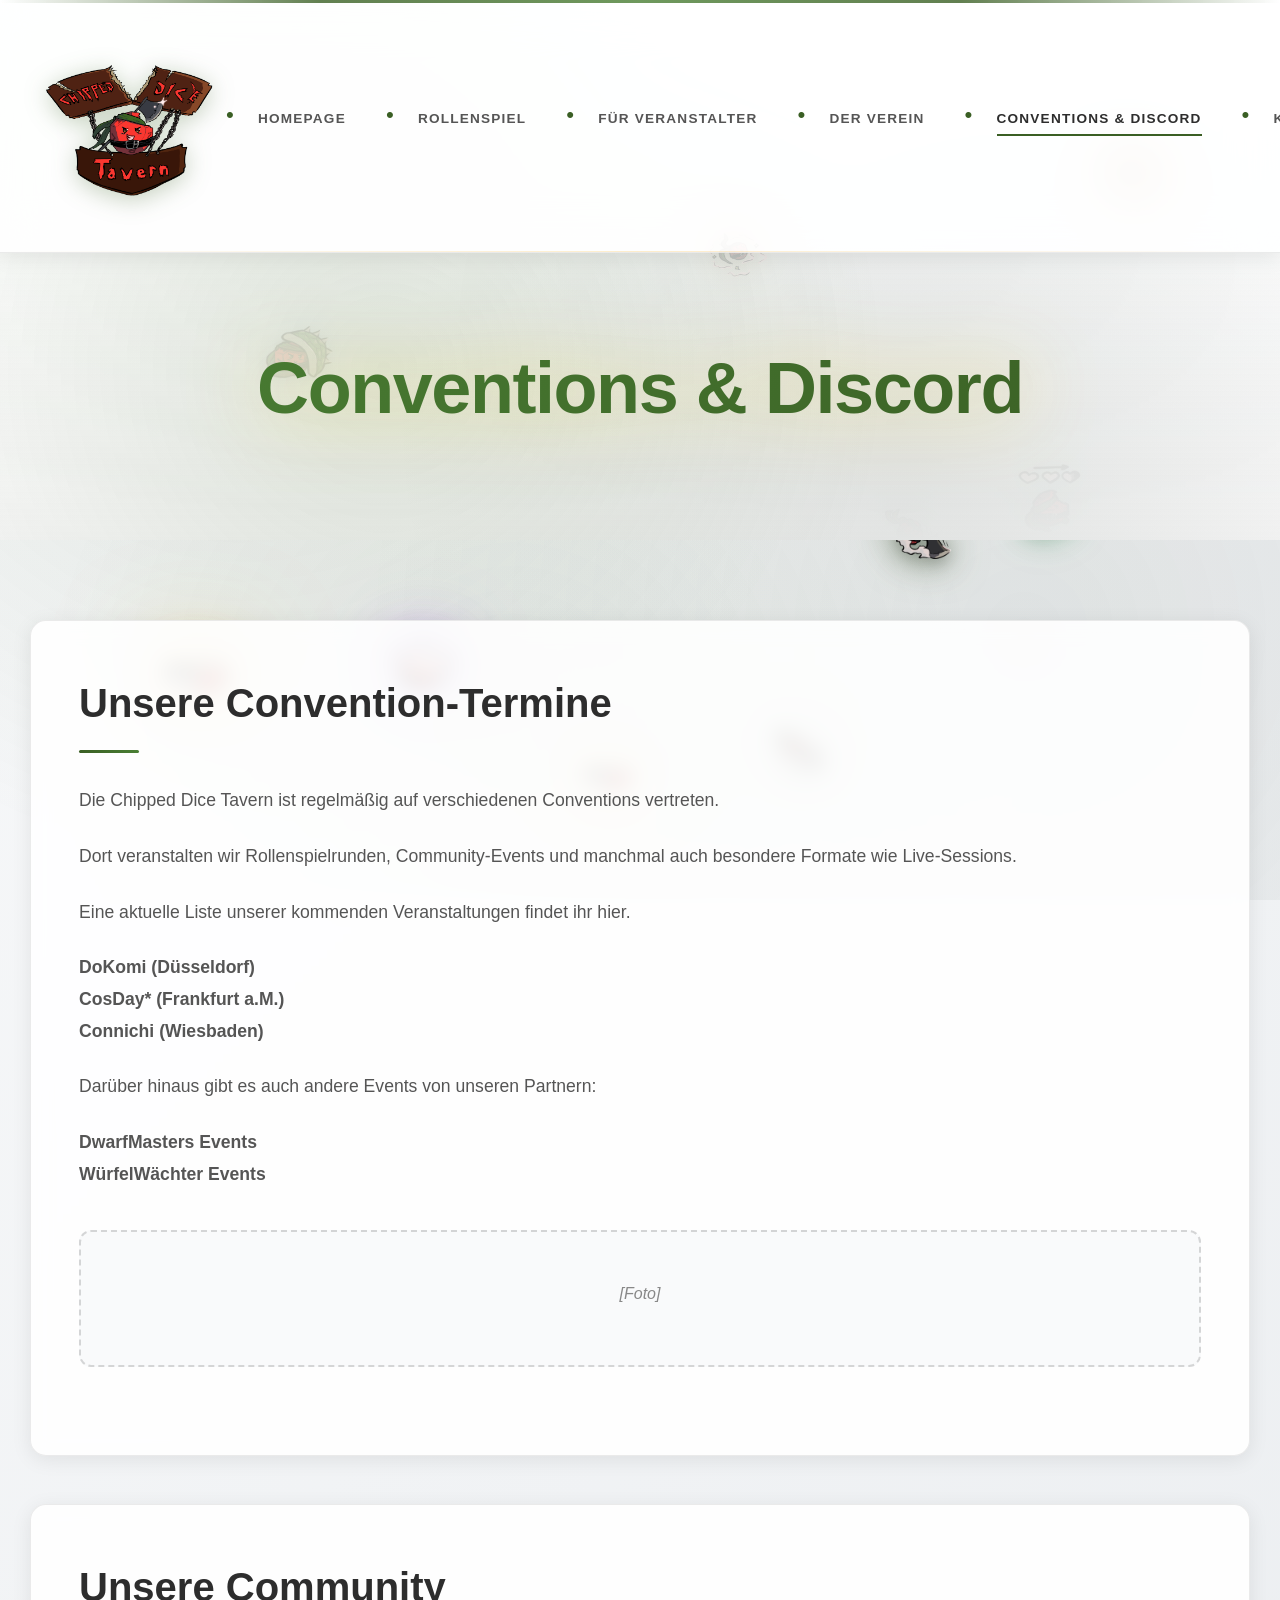
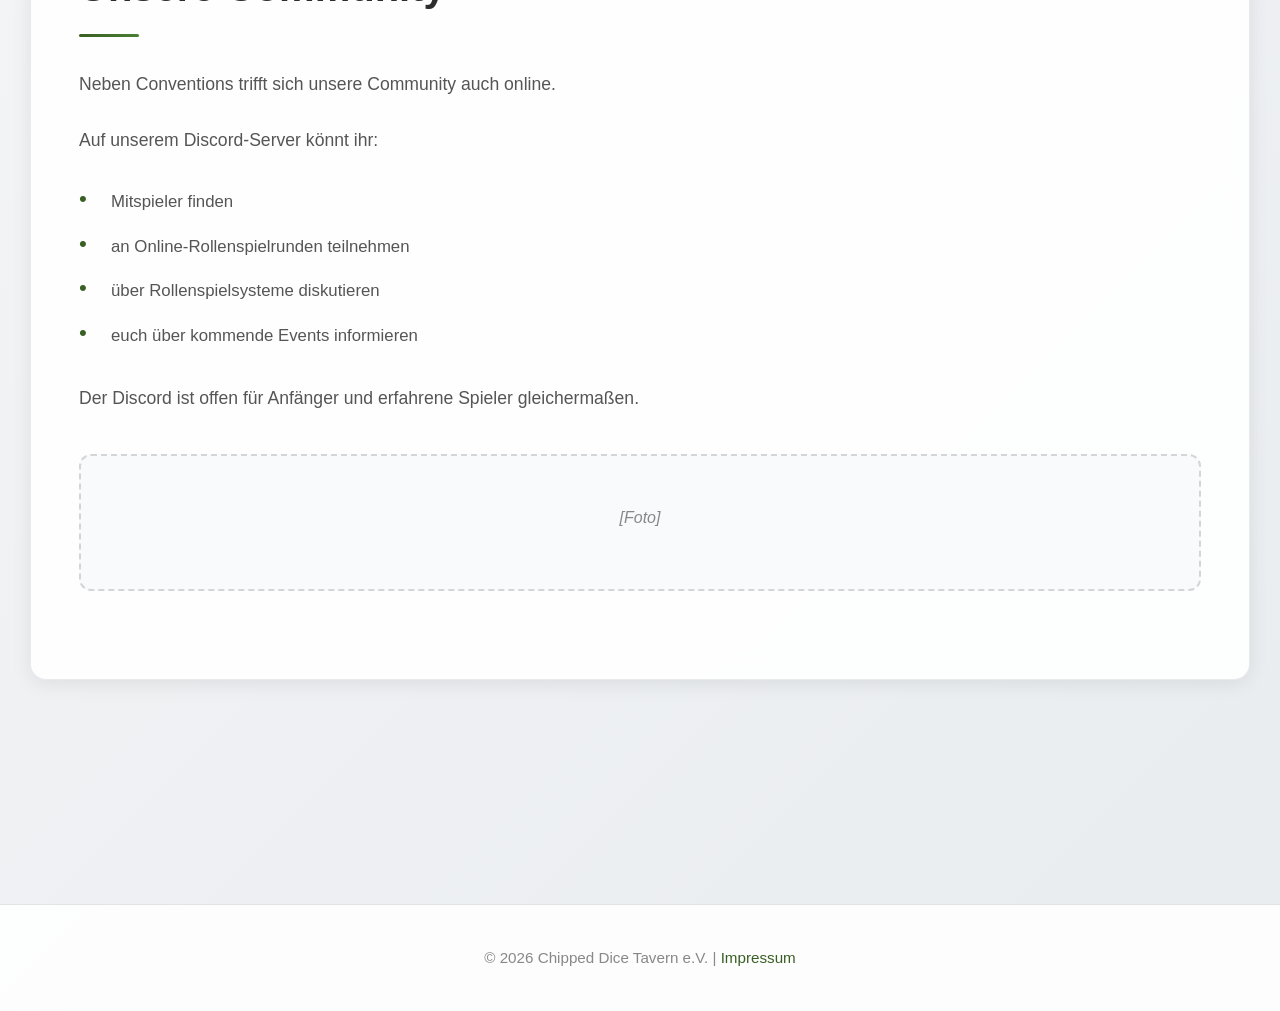
==== conventions/index.html @ 504c1a15 "Add files via upload" ====
<!DOCTYPE html>
<html lang="de">
<head>
    <meta charset="UTF-8">
    <meta name="viewport" content="width=device-width, initial-scale=1.0">
    <title>Conventions & Discord - Chipped Dice Tavern</title>
    <link rel="stylesheet" href="../assets/css/style.css">
</head>
<body>
    <!-- Animated Background Particles -->
    <div class="bg-particle special"><img src="../assets/Icons/dice_kun_special_400x400.png" alt=""></div>
    <div class="bg-particle speed"><img src="../assets/Icons/dice_kun_speed.2_400x400.png" alt=""></div>
    <div class="bg-particle atk"><img src="../assets/Icons/dice_kun_atk_400x400.png" alt=""></div>
    <div class="bg-particle def"><img src="../assets/Icons/dice_kun_def_400x400.png" alt=""></div>
    <div class="bg-particle health"><img src="../assets/Icons/dice_kun_healht_400x400.png" alt=""></div>
    <div class="bg-particle int"><img src="../assets/Icons/dice_kun_int_400x400.png" alt=""></div>
    <div class="bg-particle special small"><img src="../assets/Icons/dice_kun_special_400x400.png" alt=""></div>
    <div class="bg-particle speed small"><img src="../assets/Icons/dice_kun_speed.2_400x400.png" alt=""></div>
    <div class="bg-particle atk small"><img src="../assets/Icons/dice_kun_atk_400x400.png" alt=""></div>

    <header>
        <div class="container">
            <div class="header-content">
                <div class="logo">
                    <a href="../index.html">
                        <img src="../assets/Icons/Chipped Dice Tavern.png" alt="Chipped Dice Tavern Logo">
                    </a>
                </div>
                <label class="menu-toggle">
                    <input type="checkbox" id="menu-toggle">
                    <div class="menu-icon">
                        <span></span>
                        <span></span>
                        <span></span>
                    </div>
                </label>
                <nav>
                    <ul>
                        <li><a href="../index.html">Homepage</a></li>
                        <li><a href="../rollenspiel/index.html">Rollenspiel</a></li>
                        <li><a href="../veranstalter/index.html">Für Veranstalter</a></li>
                        <li><a href="../verein/index.html">Der Verein</a></li>
                        <li><a href="index.html" class="active">Conventions & Discord</a></li>
                        <li><a href="../kontakt/index.html">Kontakt & Impressum</a></li>
                    </ul>
                </nav>
            </div>
        </div>
    </header>

    <main>
        <section class="hero">
            <div class="container">
                <h1>Conventions & Discord</h1>
            </div>
        </section>

        <section class="content">
            <div class="container">
                <div class="intro-text">
                    <h2>Unsere Convention-Termine</h2>

                    <p>Die Chipped Dice Tavern ist regelmäßig auf verschiedenen Conventions vertreten.</p>

                    <p>Dort veranstalten wir Rollenspielrunden, Community-Events und manchmal auch besondere Formate wie Live-Sessions.</p>

                    <p>Eine aktuelle Liste unserer kommenden Veranstaltungen findet ihr hier.</p>

                    <p><strong>DoKomi (Düsseldorf)</strong><br>
                    <strong>CosDay* (Frankfurt a.M.)</strong><br>
                    <strong>Connichi (Wiesbaden)</strong></p>

                    <p>Darüber hinaus gibt es auch andere Events von unseren Partnern:</p>

                    <p><strong>DwarfMasters Events</strong><br>
                    <strong>WürfelWächter Events</strong></p>

                    <div class="image-placeholder">
                        <img src="../assets/images/conventions-foto-1.jpg" alt="Chipped Dice Tavern auf einer Convention">
                        <p class="caption">[Foto]</p>
                    </div>
                </div>

                <div class="what-we-do">
                    <h2>Unsere Community</h2>

                    <p>Neben Conventions trifft sich unsere Community auch online.</p>

                    <p>Auf unserem Discord-Server könnt ihr:</p>
                    <ul>
                        <li>Mitspieler finden</li>
                        <li>an Online-Rollenspielrunden teilnehmen</li>
                        <li>über Rollenspielsysteme diskutieren</li>
                        <li>euch über kommende Events informieren</li>
                    </ul>

                    <p>Der Discord ist offen für Anfänger und erfahrene Spieler gleichermaßen.</p>

                    <div class="image-placeholder">
                        <img src="../assets/images/conventions-foto-2.jpg" alt="Discord Community">
                        <p class="caption">[Foto]</p>
                    </div>
                </div>
            </div>
        </section>
    </main>

    <footer>
        <div class="container">
            <p>&copy; 2026 Chipped Dice Tavern e.V. | <a href="../kontakt/index.html">Impressum</a></p>
        </div>
    </footer>
</body>
</html>
---- assets/css/style.css ----
/* ========================================
   Chipped Dice Tavern - Professional Website
   ======================================== */

/* === Reset & Base Styles === */
* {
    margin: 0;
    padding: 0;
    box-sizing: border-box;
}

:root {
    /* Friendly Color Palette */
    --bg-primary: #f5f5f5;
    --bg-secondary: #ffffff;
    --bg-tertiary: #e8e8e8;
    --accent-primary: #3a5f24;
    --accent-secondary: #2f4135;
    --accent-gold: #4a7f34;
    --text-primary: #2d2d2d;
    --text-secondary: #555555;
    --text-muted: #888888;
    --border-subtle: rgba(0, 0, 0, 0.1);
    --glow-primary: rgba(58, 95, 36, 0.3);
    --glow-secondary: rgba(47, 65, 53, 0.25);
}

/* === Animated Background Particles === */
@keyframes particleFloat1 {
    0%, 100% {
        transform: translate(0, 0) rotate(0deg);
        opacity: 0.4;
    }
    25% {
        transform: translate(100px, -100px) rotate(90deg);
        opacity: 0.6;
    }
    50% {
        transform: translate(200px, -50px) rotate(180deg);
        opacity: 0.5;
    }
    75% {
        transform: translate(100px, 50px) rotate(270deg);
        opacity: 0.55;
    }
}

@keyframes particleFloat2 {
    0%, 100% {
        transform: translate(0, 0) rotate(0deg) scale(1);
        opacity: 0.35;
    }
    33% {
        transform: translate(-150px, -120px) rotate(120deg) scale(1.3);
        opacity: 0.5;
    }
    66% {
        transform: translate(-80px, 80px) rotate(240deg) scale(0.9);
        opacity: 0.4;
    }
}

@keyframes particleFloat3 {
    0%, 100% {
        transform: translate(0, 0) rotate(360deg);
        opacity: 0.38;
    }
    50% {
        transform: translate(-100px, -150px) rotate(180deg);
        opacity: 0.5;
    }
}

@keyframes gradientShift {
    0%, 100% { background-position: 0% 50%; }
    50% { background-position: 100% 50%; }
}

@keyframes slideIn {
    from {
        opacity: 0;
        transform: translateY(20px);
    }
    to {
        opacity: 1;
        transform: translateY(0);
    }
}

body {
    font-family: 'Inter', -apple-system, BlinkMacSystemFont, 'Segoe UI', Roboto, sans-serif;
    background: linear-gradient(135deg, #f8f9fa 0%, #e9ecef 100%);
    color: var(--text-primary);
    line-height: 1.7;
    overflow-x: hidden;
    position: relative;
}

/* Animated Background Container */
body::before {
    content: '';
    position: fixed;
    top: 0;
    left: 0;
    width: 100%;
    height: 100%;
    background:
        radial-gradient(circle at 20% 30%, rgba(58, 95, 36, 0.12) 0%, transparent 50%),
        radial-gradient(circle at 80% 70%, rgba(47, 65, 53, 0.1) 0%, transparent 55%),
        radial-gradient(circle at 40% 80%, rgba(58, 95, 36, 0.08) 0%, transparent 45%);
    z-index: 0;
    pointer-events: none;
    animation: gradientShift 20s ease-in-out infinite;
}

.bg-particle {
    position: fixed;
    width: 80px;
    height: 80px;
    z-index: 0;
    pointer-events: none;
}

.bg-particle img {
    width: 100%;
    height: 100%;
    object-fit: contain;
}

/* Attack/Würfel Grün */
.bg-particle.atk img {
    filter: drop-shadow(0 0 20px rgba(58, 95, 36, 0.6))
            drop-shadow(0 4px 8px rgba(0, 0, 0, 0.3));
}

/* Defense/Würfel Blau */
.bg-particle.def img {
    filter: drop-shadow(0 0 15px rgba(100, 149, 237, 0.5))
            drop-shadow(0 3px 6px rgba(0, 0, 0, 0.2));
}

/* Health/Würfel Grün */
.bg-particle.health img {
    filter: drop-shadow(0 0 18px rgba(34, 197, 94, 0.5))
            drop-shadow(0 5px 10px rgba(0, 0, 0, 0.25));
}

/* Intelligence/Würfel Lila */
.bg-particle.int img {
    filter: drop-shadow(0 0 25px rgba(147, 51, 234, 0.7))
            drop-shadow(0 0 40px rgba(168, 85, 247, 0.4));
}

/* Special/Würfel Gold */
.bg-particle.special img {
    filter: drop-shadow(0 0 20px rgba(234, 179, 8, 0.6))
            drop-shadow(0 4px 8px rgba(0, 0, 0, 0.3));
}

/* Speed/Würfel Gelb */
.bg-particle.speed img {
    filter: drop-shadow(0 0 30px rgba(255, 140, 0, 0.8))
            drop-shadow(0 0 50px rgba(255, 215, 0, 0.5));
}

/* Kleinere Partikel */
.bg-particle.small {
    width: 60px;
    height: 60px;
}

.bg-particle:nth-child(1) {
    top: 15%;
    right: 8%;
    animation: particleFloat2 35s ease-in-out infinite;
}

.bg-particle:nth-child(2) {
    bottom: 20%;
    left: 12%;
    animation: particleFloat3 45s ease-in-out infinite;
}

.bg-particle:nth-child(3) {
    top: 55%;
    right: 25%;
    animation: particleFloat1 50s ease-in-out infinite reverse;
}

.bg-particle:nth-child(4) {
    top: 35%;
    left: 20%;
    animation: particleFloat2 42s ease-in-out infinite 5s;
}

.bg-particle:nth-child(5) {
    bottom: 40%;
    right: 15%;
    animation: particleFloat3 38s ease-in-out infinite 10s;
}

.bg-particle:nth-child(6) {
    top: 70%;
    left: 30%;
    animation: particleFloat1 55s ease-in-out infinite 8s;
}

.bg-particle:nth-child(7) {
    top: 25%;
    right: 40%;
    animation: particleFloat2 48s ease-in-out infinite 12s;
}

.bg-particle:nth-child(8) {
    bottom: 10%;
    left: 45%;
    animation: particleFloat3 52s ease-in-out infinite 6s;
}

.bg-particle:nth-child(9) {
    top: 80%;
    right: 35%;
    animation: particleFloat1 44s ease-in-out infinite 15s;
}

.container {
    max-width: 1400px;
    margin: 0 auto;
    padding: 0 30px;
    position: relative;
    z-index: 1;
}

/* === Professional Header === */
header {
    position: sticky;
    top: 0;
    z-index: 1000;
    background: rgba(255, 255, 255, 0.95);
    backdrop-filter: blur(24px) saturate(180%);
    -webkit-backdrop-filter: blur(24px) saturate(180%);
    border-bottom: 1px solid rgba(0, 0, 0, 0.08);
    box-shadow: 0 4px 20px rgba(0, 0, 0, 0.08);
    transition: all 0.3s ease;
}

header::before {
    content: '';
    position: absolute;
    top: 0;
    left: 0;
    right: 0;
    height: 3px;
    background: linear-gradient(
        90deg,
        transparent 0%,
        var(--accent-primary) 25%,
        var(--accent-gold) 50%,
        var(--accent-primary) 75%,
        transparent 100%
    );
    opacity: 0.8;
}

header::after {
    content: '';
    position: absolute;
    bottom: 0;
    left: 0;
    width: 100%;
    height: 1px;
    background: linear-gradient(
        90deg,
        transparent,
        rgba(255, 165, 0, 0.2) 50%,
        transparent
    );
}

.header-content {
    display: flex;
    justify-content: space-between;
    align-items: center;
    padding: 1.5rem 0;
}

.logo {
    flex-shrink: 0;
    position: relative;
    padding: 0.5rem;
    transition: all 0.3s ease;
}

.logo::before {
    content: '';
    position: absolute;
    inset: -8px;
    background: radial-gradient(
        circle,
        rgba(58, 95, 36, 0.25),
        transparent 70%
    );
    opacity: 0;
    transition: opacity 0.4s ease;
    border-radius: 50%;
}

.logo:hover::before {
    opacity: 0.6;
}

.logo:hover {
    transform: translateY(-3px);
}

.logo img {
    height: 180px;
    width: auto;
    filter: drop-shadow(0 4px 12px rgba(58, 95, 36, 0.3));
    transition: all 0.4s cubic-bezier(0.34, 1.56, 0.64, 1);
}

.logo:hover img {
    filter: drop-shadow(0 6px 20px rgba(58, 95, 36, 0.4));
    transform: scale(1.05);
}

/* === Mobile Menu Toggle === */
.menu-toggle {
    display: none;
    position: relative;
    z-index: 1001;
    cursor: pointer;
}

.menu-toggle input {
    display: none;
}

.menu-icon {
    display: flex;
    flex-direction: column;
    justify-content: space-around;
    width: 30px;
    height: 24px;
    cursor: pointer;
}

.menu-icon span {
    display: block;
    width: 100%;
    height: 3px;
    background: var(--accent-primary);
    border-radius: 3px;
    transition: all 0.3s ease;
}

/* Burger Animation */
.menu-toggle input:checked ~ .menu-icon span:nth-child(1) {
    transform: rotate(45deg) translate(6px, 6px);
}

.menu-toggle input:checked ~ .menu-icon span:nth-child(2) {
    opacity: 0;
}

.menu-toggle input:checked ~ .menu-icon span:nth-child(3) {
    transform: rotate(-45deg) translate(6px, -6px);
}

/* === Modern Navigation === */
nav {
    display: flex;
    justify-content: flex-end;
}

nav ul {
    display: flex;
    list-style: none;
    gap: 2.5rem;
    flex-wrap: nowrap;
    align-items: center;
    margin: 0;
}

nav li {
    display: inline-block;
}

nav a {
    position: relative;
    color: var(--text-secondary);
    text-decoration: none;
    padding: 0.5rem 0;
    font-weight: 600;
    font-size: 0.85rem;
    letter-spacing: 1.2px;
    text-transform: uppercase;
    background: transparent;
    border: none;
    transition: all 0.3s ease;
    white-space: nowrap;
}

nav a::after {
    content: '';
    position: absolute;
    bottom: -2px;
    left: 0;
    width: 0;
    height: 2px;
    background: linear-gradient(
        90deg,
        var(--accent-primary),
        var(--accent-gold)
    );
    transition: width 0.3s ease;
}

nav a:hover {
    color: var(--text-primary);
}

nav a:hover::after {
    width: 100%;
}

nav a.active {
    color: var(--text-primary);
}

nav a.active::after {
    width: 100%;
    background: var(--accent-primary);
}

/* === Hero Section === */
.hero {
    position: relative;
    padding: 6rem 0;
    text-align: center;
    overflow: hidden;
    background: linear-gradient(
        180deg,
        rgba(255, 255, 255, 0.8) 0%,
        var(--bg-primary) 100%
    );
}

.hero::before {
    content: '';
    position: absolute;
    top: 0;
    left: 0;
    right: 0;
    bottom: 0;
    background:
        radial-gradient(circle at 30% 40%, rgba(58, 95, 36, 0.15), transparent 55%),
        radial-gradient(circle at 70% 60%, rgba(47, 65, 53, 0.12), transparent 55%);
    opacity: 1;
    pointer-events: none;
    animation: gradientShift 15s ease-in-out infinite alternate;
}

.hero h1 {
    position: relative;
    font-size: clamp(2.5rem, 6vw, 4.5rem);
    font-weight: 800;
    line-height: 1.1;
    margin-bottom: 1rem;
    background: linear-gradient(
        120deg,
        var(--accent-gold) 0%,
        var(--accent-primary) 50%,
        var(--accent-gold) 100%
    );
    background-size: 200% auto;
    background-clip: text;
    -webkit-background-clip: text;
    -webkit-text-fill-color: transparent;
    animation: gradientShift 8s ease infinite;
    letter-spacing: -0.02em;
    filter: drop-shadow(0 0 40px rgba(255, 215, 0, 0.4));
}

/* === Content Section === */
.content {
    padding: 5rem 0;
}

.intro-text,
.what-we-do {
    position: relative;
    background: rgba(255, 255, 255, 0.9);
    backdrop-filter: blur(10px);
    -webkit-backdrop-filter: blur(10px);
    padding: 3rem;
    margin-bottom: 3rem;
    border: 1px solid rgba(0, 0, 0, 0.08);
    border-radius: 16px;
    box-shadow: 0 4px 20px rgba(0, 0, 0, 0.08);
    transition: all 0.3s ease;
    animation: slideIn 0.6s ease-out;
}

.intro-text:hover,
.what-we-do:hover {
    border-color: rgba(255, 107, 53, 0.3);
    box-shadow:
        0 8px 32px rgba(0, 0, 0, 0.12),
        0 0 0 1px rgba(255, 107, 53, 0.2);
    transform: translateY(-4px);
}

.intro-text p,
.what-we-do p {
    margin-bottom: 1.5rem;
    font-size: 1.1rem;
    color: var(--text-secondary);
    line-height: 1.8;
}

h2 {
    position: relative;
    font-size: clamp(1.8rem, 4vw, 2.5rem);
    font-weight: 700;
    margin-bottom: 2rem;
    padding-bottom: 1rem;
    color: var(--text-primary);
}

h2::after {
    content: '';
    position: absolute;
    bottom: 0;
    left: 0;
    width: 60px;
    height: 3px;
    background: linear-gradient(
        90deg,
        var(--accent-primary),
        var(--accent-gold)
    );
    border-radius: 2px;
}

ul {
    margin: 2rem 0;
    padding-left: 0;
    list-style: none;
}

ul li {
    position: relative;
    margin-bottom: 1rem;
    padding-left: 2rem;
    color: var(--text-secondary);
    font-size: 1.05rem;
    line-height: 1.7;
    transition: all 0.2s ease;
}

ul li::before {
    content: '•';
    position: absolute;
    left: 0;
    color: var(--accent-primary);
    font-size: 1.4rem;
    line-height: 1;
}

ul li:hover {
    color: var(--text-primary);
}

ul li:hover::before {
    color: var(--accent-gold);
}

/* === Image Placeholders === */
.image-placeholder {
    margin: 2.5rem 0;
    text-align: center;
    background: rgba(248, 249, 250, 0.8);
    padding: 2rem;
    border: 2px dashed rgba(0, 0, 0, 0.15);
    border-radius: 12px;
    transition: all 0.3s ease;
}

.image-placeholder:hover {
    border-color: var(--accent-primary);
    background: rgba(255, 255, 255, 0.9);
}

.image-placeholder img {
    max-width: 100%;
    height: auto;
    border-radius: 8px;
    display: none;
}

.image-placeholder .caption {
    color: var(--text-muted);
    font-style: italic;
    font-size: 1rem;
    margin-top: 1rem;
}

/* === Footer === */
footer {
    margin-top: 6rem;
    padding: 2.5rem 0;
    text-align: center;
    border-top: 1px solid rgba(0, 0, 0, 0.1);
    background: rgba(255, 255, 255, 0.9);
}

footer p {
    color: var(--text-muted);
    font-size: 0.95rem;
}

footer a {
    color: var(--accent-primary);
    text-decoration: none;
    transition: color 0.3s ease;
}

footer a:hover {
    color: var(--accent-gold);
}

/* === Responsive Design === */
@media (max-width: 1024px) {
    .container {
        padding: 0 24px;
    }

    .intro-text,
    .what-we-do {
        padding: 2.5rem;
    }
}

@media (max-width: 968px) {
    .header-content {
        grid-template-columns: 1fr;
        gap: 2rem;
        padding: 1.2rem 0;
        justify-items: center;
    }

    .logo img {
        height: 80px;
    }

    nav {
        width: 100%;
        justify-content: center;
    }

    nav ul {
        width: 100%;
        justify-content: center;
        gap: 0.75rem;
    }

    nav a {
        padding: 1rem 1.5rem;
    }
}

@media (max-width: 768px) {
    .header-content {
        padding: 1rem 0;
    }

    .logo img {
        height: 100px;
    }

    /* Show Burger Menu */
    .menu-toggle {
        display: block;
    }

    /* Hide navigation by default on mobile */
    nav {
        position: fixed;
        top: 0;
        right: -100%;
        width: 280px;
        height: 100vh;
        background: rgba(255, 255, 255, 0.98);
        backdrop-filter: blur(24px);
        box-shadow: -4px 0 20px rgba(0, 0, 0, 0.1);
        padding: 6rem 2rem 2rem;
        transition: right 0.4s ease;
        z-index: 1000;
        overflow-y: auto;
    }

    /* Show navigation when checkbox is checked */
    .menu-toggle input:checked ~ nav {
        right: 0;
    }

    nav ul {
        flex-direction: column;
        gap: 0.5rem;
        padding: 0;
        align-items: stretch;
    }

    nav li {
        display: block;
        width: 100%;
    }

    nav a {
        display: block;
        width: 100%;
        text-align: left;
        padding: 1rem 1.5rem;
        font-size: 0.9rem;
        border-radius: 8px;
        background: rgba(58, 95, 36, 0.05);
        margin-bottom: 0.5rem;
    }

    nav a:hover,
    nav a.active {
        background: rgba(58, 95, 36, 0.15);
        transform: translateX(5px);
    }

    nav a::after {
        display: none;
    }

    .hero {
        padding: 4rem 0;
    }

    .content {
        padding: 3rem 0;
    }

    .intro-text,
    .what-we-do {
        padding: 2rem;
    }

    /* Smaller particles on mobile */
    .bg-particle {
        width: 50px;
        height: 50px;
    }

    .bg-particle.small {
        width: 35px;
        height: 35px;
    }
}

@media (max-width: 480px) {
    .container {
        padding: 0 20px;
    }

    .header-content {
        gap: 1.5rem;
    }

    .logo img {
        height: 80px;
    }

    nav {
        width: 100%;
        right: -100%;
    }

    nav a {
        padding: 0.9rem 1.2rem;
        font-size: 0.85rem;
    }

    .intro-text,
    .what-we-do {
        padding: 1.5rem;
    }

    .intro-text p,
    .what-we-do p {
        font-size: 1rem;
    }

    ul li {
        font-size: 1rem;
    }

    .hero h1 {
        font-size: 2rem;
    }

    .hero p {
        font-size: 1rem;
    }

    /* Hide some particles on small screens */
    .bg-particle:nth-child(n+7) {
        display: none;
    }
}
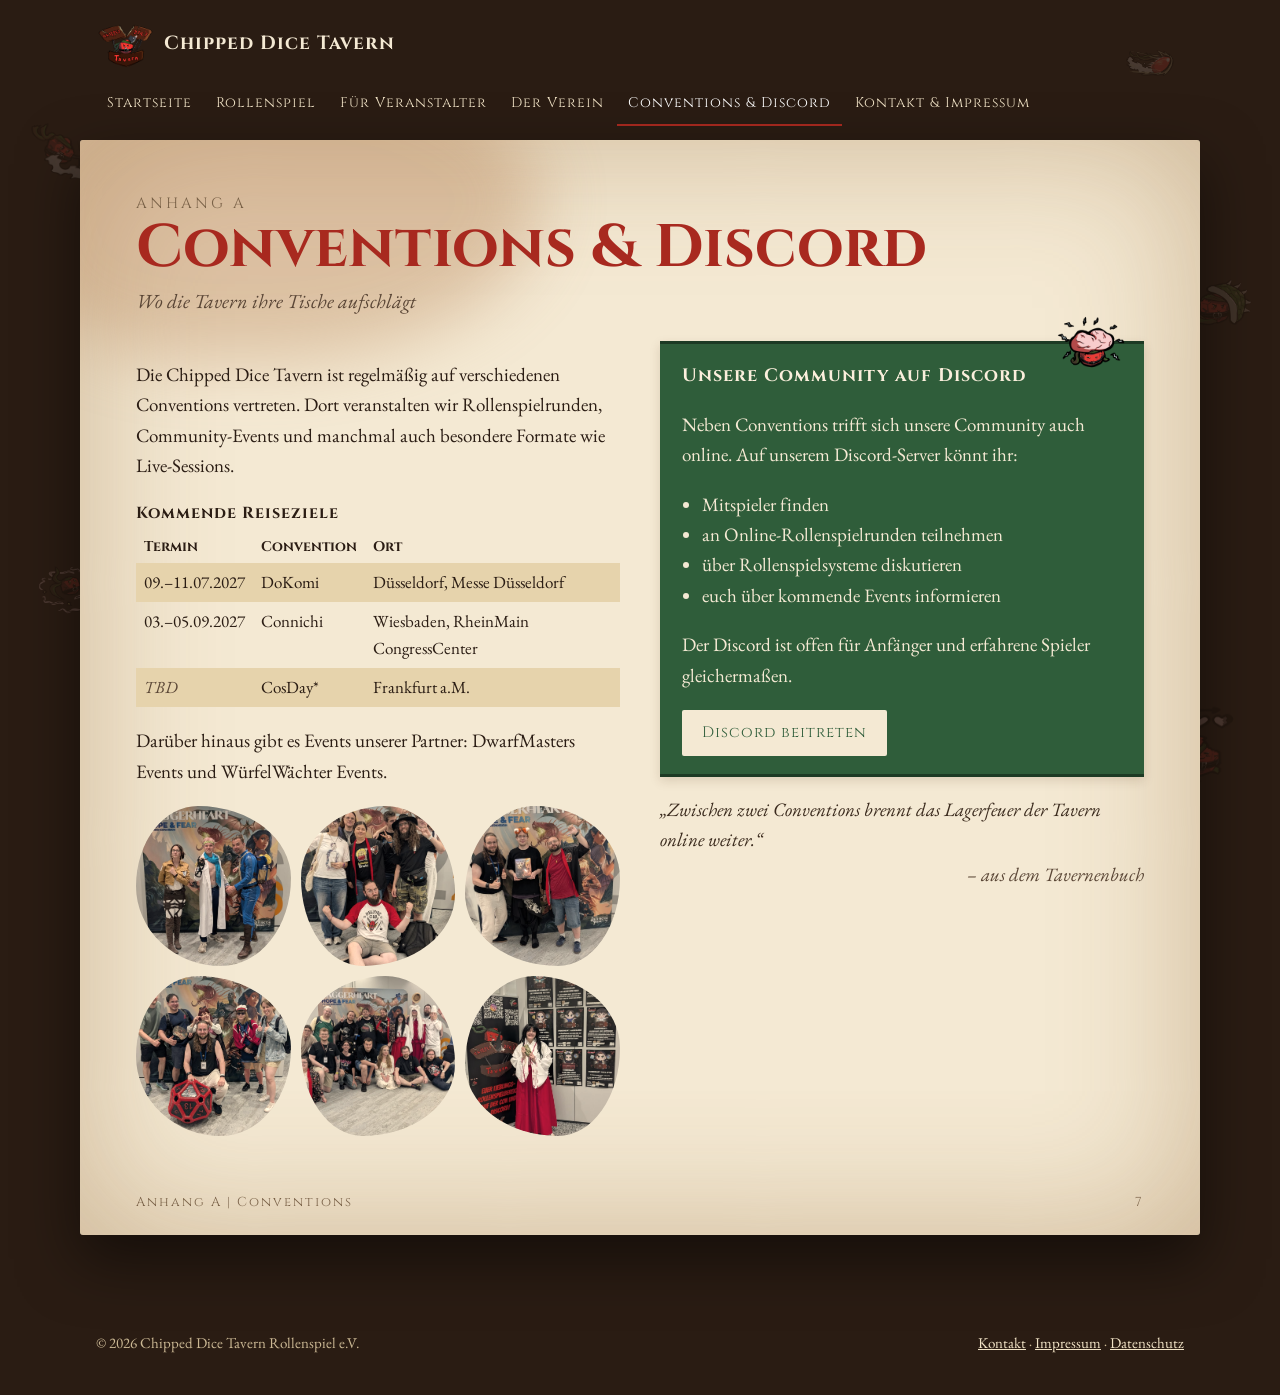
==== commit 86bba089: "Neues Design: Das Tavernenbuch" ====
--- a/conventions/index.html
+++ b/conventions/index.html
@@ -3,112 +3,103 @@
 <head>
     <meta charset="UTF-8">
     <meta name="viewport" content="width=device-width, initial-scale=1.0">
-    <title>Conventions & Discord - Chipped Dice Tavern</title>
+    <title>Conventions &amp; Discord – Chipped Dice Tavern</title>
+    <meta name="description" content="Die nächsten Conventions der Chipped Dice Tavern und unsere Discord-Community.">
+    <link rel="icon" type="image/png" href="../assets/images/favicon.png">
+    <link rel="preconnect" href="https://fonts.googleapis.com">
+    <link rel="preconnect" href="https://fonts.gstatic.com" crossorigin>
+    <link href="https://fonts.googleapis.com/css2?family=Cinzel:wght@500;700&amp;family=EB+Garamond:ital,wght@0,400;0,500;0,600;1,400&amp;display=swap" rel="stylesheet">
     <link rel="stylesheet" href="../assets/css/style.css">
 </head>
 <body>
-    <!-- Animated Background Particles -->
-    <div class="bg-particle special"><img src="../assets/Icons/dice_kun_special_400x400.png" alt=""></div>
-    <div class="bg-particle speed"><img src="../assets/Icons/dice_kun_speed.2_400x400.png" alt=""></div>
-    <div class="bg-particle atk"><img src="../assets/Icons/dice_kun_atk_400x400.png" alt=""></div>
-    <div class="bg-particle def"><img src="../assets/Icons/dice_kun_def_400x400.png" alt=""></div>
-    <div class="bg-particle health"><img src="../assets/Icons/dice_kun_healht_400x400.png" alt=""></div>
-    <div class="bg-particle int"><img src="../assets/Icons/dice_kun_int_400x400.png" alt=""></div>
-    <div class="bg-particle special small"><img src="../assets/Icons/dice_kun_special_400x400.png" alt=""></div>
-    <div class="bg-particle speed small"><img src="../assets/Icons/dice_kun_speed.2_400x400.png" alt=""></div>
-    <div class="bg-particle atk small"><img src="../assets/Icons/dice_kun_atk_400x400.png" alt=""></div>
+<a class="skip-link" href="#inhalt">Zum Inhalt springen</a>
+<div class="drifters" aria-hidden="true">
+    <img src="../assets/Icons/dice_kun_atk_400x400.png" alt="">
+    <img src="../assets/Icons/dice_kun_def_400x400.png" alt="">
+    <img src="../assets/Icons/dice_kun_special_400x400.png" alt="">
+    <img src="../assets/Icons/dice_kun_healht_400x400.png" alt="">
+    <img src="../assets/Icons/dice_kun_int_400x400.png" alt="">
+    <img src="../assets/Icons/dice_kun_speed.2_400x400.png" alt="">
+</div>
 
-    <header>
-        <div class="container">
-            <div class="header-content">
-                <div class="logo">
-                    <a href="../index.html">
-                        <img src="../assets/Icons/Chipped Dice Tavern.png" alt="Chipped Dice Tavern Logo">
-                    </a>
+<header class="site-header">
+    <a class="brand" href="../index.html">
+        <img src="../assets/images/logo.png" alt="Chipped Dice Tavern Logo">
+        <span>Chipped Dice Tavern</span>
+    </a>
+    <nav class="site-nav" aria-label="Hauptmenü">
+        <ul>
+            <li><a href="../index.html">Startseite</a></li>
+            <li><a href="../rollenspiel/index.html">Rollenspiel</a></li>
+            <li><a href="../veranstalter/index.html">Für Veranstalter</a></li>
+            <li><a href="../verein/index.html">Der Verein</a></li>
+            <li><a href="../conventions/index.html" aria-current="page">Conventions &amp; Discord</a></li>
+            <li><a href="../kontakt/index.html">Kontakt &amp; Impressum</a></li>
+        </ul>
+    </nav>
+</header>
+
+<main id="inhalt">
+
+<article class="sheet">
+    <div class="wash wash-small" aria-hidden="true"></div>
+    <div class="sheet-body">
+        <p class="kicker">Anhang A</p>
+        <h1>Conventions &amp; Discord</h1>
+        <p class="subtitle">Wo die Tavern ihre Tische aufschlägt</p>
+        <div class="split">
+            <div>
+                <p>Die Chipped Dice Tavern ist regelmäßig auf verschiedenen Conventions vertreten. Dort veranstalten wir Rollenspielrunden, Community-Events und manchmal auch besondere Formate wie Live-Sessions.</p>
+                <div class="table-wrap">
+                <table class="rb dates">
+                    <caption>Kommende Reiseziele</caption>
+                    <thead><tr><th scope="col">Termin</th><th scope="col">Convention</th><th scope="col">Ort</th></tr></thead>
+                    <tbody>
+                        <tr><td>09.–11.07.2027</td><td>DoKomi</td><td>Düsseldorf, Messe Düsseldorf</td></tr>
+                        <tr><td>03.–05.09.2027</td><td>Connichi</td><td>Wiesbaden, RheinMain CongressCenter</td></tr>
+                        <tr><td class="tbd">TBD</td><td>CosDay*</td><td>Frankfurt a.M.</td></tr>
+                    </tbody>
+                </table>
+            </div>
+                <p>Darüber hinaus gibt es Events unserer Partner: DwarfMasters Events und WürfelWächter Events.</p>
+                <div class="gallery">
+                    <img src="../assets/images/cosplay.jpg" alt="Cosplayer vor der Fotowand">
+                    <img src="../assets/images/gruppe2.jpg" alt="Gruppenfoto mit Spielern">
+                    <img src="../assets/images/gaeste.jpg" alt="Gäste der Tavern">
+                    <img src="../assets/images/w20.jpg" alt="Spieler mit einem riesigen W20">
+                    <img src="../assets/images/gruppe.jpg" alt="Große Gruppe der Community">
+                    <img src="../assets/images/banner.jpg" alt="Cosplayerin vor dem Tavern-Banner">
                 </div>
-                <label class="menu-toggle">
-                    <input type="checkbox" id="menu-toggle">
-                    <div class="menu-icon">
-                        <span></span>
-                        <span></span>
-                        <span></span>
-                    </div>
-                </label>
-                <nav>
-                    <ul>
-                        <li><a href="../index.html">Homepage</a></li>
-                        <li><a href="../rollenspiel/index.html">Rollenspiel</a></li>
-                        <li><a href="../veranstalter/index.html">Für Veranstalter</a></li>
-                        <li><a href="../verein/index.html">Der Verein</a></li>
-                        <li><a href="index.html" class="active">Conventions & Discord</a></li>
-                        <li><a href="../kontakt/index.html">Kontakt & Impressum</a></li>
-                    </ul>
-                </nav>
             </div>
-        </div>
-    </header>
-
-    <main>
-        <section class="hero">
-            <div class="container">
-                <h1>Conventions & Discord</h1>
-            </div>
-        </section>
-
-        <section class="content">
-            <div class="container">
-                <div class="intro-text">
-                    <h2>Unsere Convention-Termine</h2>
-
-                    <p>Die Chipped Dice Tavern ist regelmäßig auf verschiedenen Conventions vertreten.</p>
-
-                    <p>Dort veranstalten wir Rollenspielrunden, Community-Events und manchmal auch besondere Formate wie Live-Sessions.</p>
-
-                    <p>Eine aktuelle Liste unserer kommenden Veranstaltungen findet ihr hier.</p>
-
-                    <p><strong>DoKomi (Düsseldorf)</strong><br>
-                    <strong>CosDay* (Frankfurt a.M.)</strong><br>
-                    <strong>Connichi (Wiesbaden)</strong></p>
-
-                    <p>Darüber hinaus gibt es auch andere Events von unseren Partnern:</p>
-
-                    <p><strong>DwarfMasters Events</strong><br>
-                    <strong>WürfelWächter Events</strong></p>
-
-                    <div class="image-placeholder">
-                        <img src="../assets/images/conventions-foto-1.jpg" alt="Chipped Dice Tavern auf einer Convention">
-                        <p class="caption">[Foto]</p>
-                    </div>
-                </div>
-
-                <div class="what-we-do">
-                    <h2>Unsere Community</h2>
-
-                    <p>Neben Conventions trifft sich unsere Community auch online.</p>
-
-                    <p>Auf unserem Discord-Server könnt ihr:</p>
+            <div class="stack">
+                <aside class="box box-green">
+                    <h3>Unsere Community auf Discord</h3>
+                    <p>Neben Conventions trifft sich unsere Community auch online. Auf unserem Discord-Server könnt ihr:</p>
                     <ul>
                         <li>Mitspieler finden</li>
                         <li>an Online-Rollenspielrunden teilnehmen</li>
                         <li>über Rollenspielsysteme diskutieren</li>
                         <li>euch über kommende Events informieren</li>
                     </ul>
+                    <p>Der Discord ist offen für Anfänger und erfahrene Spieler gleichermaßen.</p>
+                    <a class="btn btn-light" href="https://discord.gg/w42nGvPK2A" target="_blank" rel="noopener">Discord beitreten</a>
+                    <img class="mascot bob" src="../assets/Icons/dice_kun_int_400x400.png" alt="">
+                </aside>
+                <blockquote class="flavor-block">
+                    <p>„Zwischen zwei Conventions brennt das Lagerfeuer der Tavern online weiter.“</p>
+                    <footer>– aus dem Tavernenbuch</footer>
+                </blockquote>
+            </div>
+        </div>
+    </div>
+    <div class="sheet-foot"><span>Anhang A | Conventions</span><span>7</span></div>
+</article>
 
-                    <p>Der Discord ist offen für Anfänger und erfahrene Spieler gleichermaßen.</p>
+</main>
 
-                    <div class="image-placeholder">
-                        <img src="../assets/images/conventions-foto-2.jpg" alt="Discord Community">
-                        <p class="caption">[Foto]</p>
-                    </div>
-                </div>
-            </div>
-        </section>
-    </main>
-
-    <footer>
-        <div class="container">
-            <p>&copy; 2026 Chipped Dice Tavern e.V. | <a href="../kontakt/index.html">Impressum</a></p>
-        </div>
-    </footer>
+<footer class="site-footer">
+    <span>&copy; 2026 Chipped Dice Tavern Rollenspiel e.V.</span>
+    <span><a href="../kontakt/index.html#kontakt">Kontakt</a> · <a href="../kontakt/index.html#impressum">Impressum</a> · <a href="../kontakt/index.html#datenschutz">Datenschutz</a></span>
+</footer>
 </body>
 </html>
--- a/assets/css/style.css
+++ b/assets/css/style.css
@@ -1,816 +1,264 @@
-/* ========================================
-   Chipped Dice Tavern - Professional Website
-   ======================================== */
-
-/* === Reset & Base Styles === */
-* {
+/* ==========================================================
+   Chipped Dice Tavern – "Das Tavernenbuch"
+   Regelbuch-Stil: Pergament, zwei Spalten, Kapitälchen.
+   Pure HTML/CSS, keine Abhängigkeiten außer Google Fonts.
+   ========================================================== */
+
+:root {
+    --night: #2a1c13;        /* Hintergrund um die Seiten */
+    --parchment: #f4e9d3;    /* Seite */
+    --parchment-2: #e6d3ac;  /* Kästen, Tabellenzeilen */
+    --parchment-3: #f8efdc;  /* Werteblock */
+    --ink: #2b1d14;          /* Fließtext */
+    --ink-soft: #5a4636;     /* Flavor, Bildunterschriften */
+    --ink-mute: #7a6248;     /* Seitenfuß */
+    --red: #a8291f;          /* Überschriften, Siegelrot aus dem Logo */
+    --red-dark: #7a1c14;
+    --wood: #6b3f24;         /* Holzbraun aus dem Logo */
+    --gold: #c19a5b;         /* Linien unter Überschriften */
+    --green: #2f5d3a;        /* Bandana-Grün aus dem Logo */
+    --cream: #fbefdc;
+    --display: 'Cinzel', 'Times New Roman', serif;
+    --body: 'EB Garamond', Georgia, serif;
+}
+
+* { box-sizing: border-box; }
+
+html { scroll-behavior: smooth; }
+
+body {
     margin: 0;
-    padding: 0;
-    box-sizing: border-box;
-}
-
-:root {
-    /* Friendly Color Palette */
-    --bg-primary: #f5f5f5;
-    --bg-secondary: #ffffff;
-    --bg-tertiary: #e8e8e8;
-    --accent-primary: #3a5f24;
-    --accent-secondary: #2f4135;
-    --accent-gold: #4a7f34;
-    --text-primary: #2d2d2d;
-    --text-secondary: #555555;
-    --text-muted: #888888;
-    --border-subtle: rgba(0, 0, 0, 0.1);
-    --glow-primary: rgba(58, 95, 36, 0.3);
-    --glow-secondary: rgba(47, 65, 53, 0.25);
-}
-
-/* === Animated Background Particles === */
-@keyframes particleFloat1 {
-    0%, 100% {
-        transform: translate(0, 0) rotate(0deg);
-        opacity: 0.4;
-    }
-    25% {
-        transform: translate(100px, -100px) rotate(90deg);
-        opacity: 0.6;
-    }
-    50% {
-        transform: translate(200px, -50px) rotate(180deg);
-        opacity: 0.5;
-    }
-    75% {
-        transform: translate(100px, 50px) rotate(270deg);
-        opacity: 0.55;
-    }
-}
-
-@keyframes particleFloat2 {
-    0%, 100% {
-        transform: translate(0, 0) rotate(0deg) scale(1);
-        opacity: 0.35;
-    }
-    33% {
-        transform: translate(-150px, -120px) rotate(120deg) scale(1.3);
-        opacity: 0.5;
-    }
-    66% {
-        transform: translate(-80px, 80px) rotate(240deg) scale(0.9);
-        opacity: 0.4;
-    }
-}
-
-@keyframes particleFloat3 {
-    0%, 100% {
-        transform: translate(0, 0) rotate(360deg);
-        opacity: 0.38;
-    }
-    50% {
-        transform: translate(-100px, -150px) rotate(180deg);
-        opacity: 0.5;
-    }
-}
-
-@keyframes gradientShift {
-    0%, 100% { background-position: 0% 50%; }
-    50% { background-position: 100% 50%; }
-}
-
-@keyframes slideIn {
-    from {
-        opacity: 0;
-        transform: translateY(20px);
-    }
-    to {
-        opacity: 1;
-        transform: translateY(0);
-    }
-}
-
-body {
-    font-family: 'Inter', -apple-system, BlinkMacSystemFont, 'Segoe UI', Roboto, sans-serif;
-    background: linear-gradient(135deg, #f8f9fa 0%, #e9ecef 100%);
-    color: var(--text-primary);
-    line-height: 1.7;
+    background: var(--night);
+    color: var(--ink);
+    font-family: var(--body);
+    font-size: 19px;
+    line-height: 1.6;
     overflow-x: hidden;
-    position: relative;
-}
-
-/* Animated Background Container */
-body::before {
-    content: '';
-    position: fixed;
-    top: 0;
-    left: 0;
-    width: 100%;
-    height: 100%;
-    background:
-        radial-gradient(circle at 20% 30%, rgba(58, 95, 36, 0.12) 0%, transparent 50%),
-        radial-gradient(circle at 80% 70%, rgba(47, 65, 53, 0.1) 0%, transparent 55%),
-        radial-gradient(circle at 40% 80%, rgba(58, 95, 36, 0.08) 0%, transparent 45%);
-    z-index: 0;
-    pointer-events: none;
-    animation: gradientShift 20s ease-in-out infinite;
-}
-
-.bg-particle {
-    position: fixed;
-    width: 80px;
-    height: 80px;
-    z-index: 0;
-    pointer-events: none;
-}
-
-.bg-particle img {
-    width: 100%;
-    height: 100%;
-    object-fit: contain;
-}
-
-/* Attack/Würfel Grün */
-.bg-particle.atk img {
-    filter: drop-shadow(0 0 20px rgba(58, 95, 36, 0.6))
-            drop-shadow(0 4px 8px rgba(0, 0, 0, 0.3));
-}
-
-/* Defense/Würfel Blau */
-.bg-particle.def img {
-    filter: drop-shadow(0 0 15px rgba(100, 149, 237, 0.5))
-            drop-shadow(0 3px 6px rgba(0, 0, 0, 0.2));
-}
-
-/* Health/Würfel Grün */
-.bg-particle.health img {
-    filter: drop-shadow(0 0 18px rgba(34, 197, 94, 0.5))
-            drop-shadow(0 5px 10px rgba(0, 0, 0, 0.25));
-}
-
-/* Intelligence/Würfel Lila */
-.bg-particle.int img {
-    filter: drop-shadow(0 0 25px rgba(147, 51, 234, 0.7))
-            drop-shadow(0 0 40px rgba(168, 85, 247, 0.4));
-}
-
-/* Special/Würfel Gold */
-.bg-particle.special img {
-    filter: drop-shadow(0 0 20px rgba(234, 179, 8, 0.6))
-            drop-shadow(0 4px 8px rgba(0, 0, 0, 0.3));
-}
-
-/* Speed/Würfel Gelb */
-.bg-particle.speed img {
-    filter: drop-shadow(0 0 30px rgba(255, 140, 0, 0.8))
-            drop-shadow(0 0 50px rgba(255, 215, 0, 0.5));
-}
-
-/* Kleinere Partikel */
-.bg-particle.small {
-    width: 60px;
-    height: 60px;
-}
-
-.bg-particle:nth-child(1) {
-    top: 15%;
-    right: 8%;
-    animation: particleFloat2 35s ease-in-out infinite;
-}
-
-.bg-particle:nth-child(2) {
-    bottom: 20%;
-    left: 12%;
-    animation: particleFloat3 45s ease-in-out infinite;
-}
-
-.bg-particle:nth-child(3) {
-    top: 55%;
-    right: 25%;
-    animation: particleFloat1 50s ease-in-out infinite reverse;
-}
-
-.bg-particle:nth-child(4) {
-    top: 35%;
-    left: 20%;
-    animation: particleFloat2 42s ease-in-out infinite 5s;
-}
-
-.bg-particle:nth-child(5) {
-    bottom: 40%;
-    right: 15%;
-    animation: particleFloat3 38s ease-in-out infinite 10s;
-}
-
-.bg-particle:nth-child(6) {
-    top: 70%;
-    left: 30%;
-    animation: particleFloat1 55s ease-in-out infinite 8s;
-}
-
-.bg-particle:nth-child(7) {
-    top: 25%;
-    right: 40%;
-    animation: particleFloat2 48s ease-in-out infinite 12s;
-}
-
-.bg-particle:nth-child(8) {
-    bottom: 10%;
-    left: 45%;
-    animation: particleFloat3 52s ease-in-out infinite 6s;
-}
-
-.bg-particle:nth-child(9) {
-    top: 80%;
-    right: 35%;
-    animation: particleFloat1 44s ease-in-out infinite 15s;
-}
-
-.container {
-    max-width: 1400px;
-    margin: 0 auto;
-    padding: 0 30px;
-    position: relative;
-    z-index: 1;
-}
-
-/* === Professional Header === */
-header {
-    position: sticky;
-    top: 0;
-    z-index: 1000;
-    background: rgba(255, 255, 255, 0.95);
-    backdrop-filter: blur(24px) saturate(180%);
-    -webkit-backdrop-filter: blur(24px) saturate(180%);
-    border-bottom: 1px solid rgba(0, 0, 0, 0.08);
-    box-shadow: 0 4px 20px rgba(0, 0, 0, 0.08);
-    transition: all 0.3s ease;
-}
-
-header::before {
-    content: '';
-    position: absolute;
-    top: 0;
-    left: 0;
-    right: 0;
-    height: 3px;
-    background: linear-gradient(
-        90deg,
-        transparent 0%,
-        var(--accent-primary) 25%,
-        var(--accent-gold) 50%,
-        var(--accent-primary) 75%,
-        transparent 100%
-    );
-    opacity: 0.8;
-}
-
-header::after {
-    content: '';
-    position: absolute;
-    bottom: 0;
-    left: 0;
-    width: 100%;
-    height: 1px;
-    background: linear-gradient(
-        90deg,
-        transparent,
-        rgba(255, 165, 0, 0.2) 50%,
-        transparent
-    );
-}
-
-.header-content {
-    display: flex;
-    justify-content: space-between;
-    align-items: center;
-    padding: 1.5rem 0;
-}
-
-.logo {
-    flex-shrink: 0;
-    position: relative;
-    padding: 0.5rem;
-    transition: all 0.3s ease;
-}
-
-.logo::before {
-    content: '';
-    position: absolute;
-    inset: -8px;
-    background: radial-gradient(
-        circle,
-        rgba(58, 95, 36, 0.25),
-        transparent 70%
-    );
-    opacity: 0;
-    transition: opacity 0.4s ease;
-    border-radius: 50%;
-}
-
-.logo:hover::before {
-    opacity: 0.6;
-}
-
-.logo:hover {
-    transform: translateY(-3px);
-}
-
-.logo img {
-    height: 180px;
-    width: auto;
-    filter: drop-shadow(0 4px 12px rgba(58, 95, 36, 0.3));
-    transition: all 0.4s cubic-bezier(0.34, 1.56, 0.64, 1);
-}
-
-.logo:hover img {
-    filter: drop-shadow(0 6px 20px rgba(58, 95, 36, 0.4));
-    transform: scale(1.05);
-}
-
-/* === Mobile Menu Toggle === */
-.menu-toggle {
-    display: none;
-    position: relative;
-    z-index: 1001;
-    cursor: pointer;
-}
-
-.menu-toggle input {
-    display: none;
-}
-
-.menu-icon {
-    display: flex;
-    flex-direction: column;
-    justify-content: space-around;
-    width: 30px;
-    height: 24px;
-    cursor: pointer;
-}
-
-.menu-icon span {
-    display: block;
-    width: 100%;
-    height: 3px;
-    background: var(--accent-primary);
-    border-radius: 3px;
-    transition: all 0.3s ease;
-}
-
-/* Burger Animation */
-.menu-toggle input:checked ~ .menu-icon span:nth-child(1) {
-    transform: rotate(45deg) translate(6px, 6px);
-}
-
-.menu-toggle input:checked ~ .menu-icon span:nth-child(2) {
-    opacity: 0;
-}
-
-.menu-toggle input:checked ~ .menu-icon span:nth-child(3) {
-    transform: rotate(-45deg) translate(6px, -6px);
-}
-
-/* === Modern Navigation === */
-nav {
-    display: flex;
-    justify-content: flex-end;
-}
-
-nav ul {
-    display: flex;
-    list-style: none;
-    gap: 2.5rem;
-    flex-wrap: nowrap;
-    align-items: center;
-    margin: 0;
-}
-
-nav li {
-    display: inline-block;
-}
-
-nav a {
-    position: relative;
-    color: var(--text-secondary);
-    text-decoration: none;
-    padding: 0.5rem 0;
-    font-weight: 600;
-    font-size: 0.85rem;
-    letter-spacing: 1.2px;
-    text-transform: uppercase;
-    background: transparent;
-    border: none;
-    transition: all 0.3s ease;
-    white-space: nowrap;
-}
-
-nav a::after {
-    content: '';
-    position: absolute;
-    bottom: -2px;
-    left: 0;
-    width: 0;
-    height: 2px;
-    background: linear-gradient(
-        90deg,
-        var(--accent-primary),
-        var(--accent-gold)
-    );
-    transition: width 0.3s ease;
-}
-
-nav a:hover {
-    color: var(--text-primary);
-}
-
-nav a:hover::after {
-    width: 100%;
-}
-
-nav a.active {
-    color: var(--text-primary);
-}
-
-nav a.active::after {
-    width: 100%;
-    background: var(--accent-primary);
-}
-
-/* === Hero Section === */
-.hero {
-    position: relative;
-    padding: 6rem 0;
-    text-align: center;
-    overflow: hidden;
-    background: linear-gradient(
-        180deg,
-        rgba(255, 255, 255, 0.8) 0%,
-        var(--bg-primary) 100%
-    );
-}
-
-.hero::before {
-    content: '';
-    position: absolute;
-    top: 0;
-    left: 0;
-    right: 0;
-    bottom: 0;
-    background:
-        radial-gradient(circle at 30% 40%, rgba(58, 95, 36, 0.15), transparent 55%),
-        radial-gradient(circle at 70% 60%, rgba(47, 65, 53, 0.12), transparent 55%);
-    opacity: 1;
-    pointer-events: none;
-    animation: gradientShift 15s ease-in-out infinite alternate;
-}
-
-.hero h1 {
-    position: relative;
-    font-size: clamp(2.5rem, 6vw, 4.5rem);
-    font-weight: 800;
-    line-height: 1.1;
-    margin-bottom: 1rem;
-    background: linear-gradient(
-        120deg,
-        var(--accent-gold) 0%,
-        var(--accent-primary) 50%,
-        var(--accent-gold) 100%
-    );
-    background-size: 200% auto;
-    background-clip: text;
-    -webkit-background-clip: text;
-    -webkit-text-fill-color: transparent;
-    animation: gradientShift 8s ease infinite;
-    letter-spacing: -0.02em;
-    filter: drop-shadow(0 0 40px rgba(255, 215, 0, 0.4));
-}
-
-/* === Content Section === */
-.content {
-    padding: 5rem 0;
-}
-
-.intro-text,
-.what-we-do {
-    position: relative;
-    background: rgba(255, 255, 255, 0.9);
-    backdrop-filter: blur(10px);
-    -webkit-backdrop-filter: blur(10px);
-    padding: 3rem;
-    margin-bottom: 3rem;
-    border: 1px solid rgba(0, 0, 0, 0.08);
-    border-radius: 16px;
-    box-shadow: 0 4px 20px rgba(0, 0, 0, 0.08);
-    transition: all 0.3s ease;
-    animation: slideIn 0.6s ease-out;
-}
-
-.intro-text:hover,
-.what-we-do:hover {
-    border-color: rgba(255, 107, 53, 0.3);
-    box-shadow:
-        0 8px 32px rgba(0, 0, 0, 0.12),
-        0 0 0 1px rgba(255, 107, 53, 0.2);
-    transform: translateY(-4px);
-}
-
-.intro-text p,
-.what-we-do p {
-    margin-bottom: 1.5rem;
-    font-size: 1.1rem;
-    color: var(--text-secondary);
-    line-height: 1.8;
-}
-
-h2 {
-    position: relative;
-    font-size: clamp(1.8rem, 4vw, 2.5rem);
-    font-weight: 700;
-    margin-bottom: 2rem;
-    padding-bottom: 1rem;
-    color: var(--text-primary);
-}
-
-h2::after {
-    content: '';
-    position: absolute;
-    bottom: 0;
-    left: 0;
-    width: 60px;
-    height: 3px;
-    background: linear-gradient(
-        90deg,
-        var(--accent-primary),
-        var(--accent-gold)
-    );
-    border-radius: 2px;
-}
-
-ul {
-    margin: 2rem 0;
-    padding-left: 0;
-    list-style: none;
-}
-
-ul li {
-    position: relative;
-    margin-bottom: 1rem;
-    padding-left: 2rem;
-    color: var(--text-secondary);
-    font-size: 1.05rem;
-    line-height: 1.7;
-    transition: all 0.2s ease;
-}
-
-ul li::before {
-    content: '•';
-    position: absolute;
-    left: 0;
-    color: var(--accent-primary);
-    font-size: 1.4rem;
-    line-height: 1;
-}
-
-ul li:hover {
-    color: var(--text-primary);
-}
-
-ul li:hover::before {
-    color: var(--accent-gold);
-}
-
-/* === Image Placeholders === */
-.image-placeholder {
-    margin: 2.5rem 0;
-    text-align: center;
-    background: rgba(248, 249, 250, 0.8);
-    padding: 2rem;
-    border: 2px dashed rgba(0, 0, 0, 0.15);
-    border-radius: 12px;
-    transition: all 0.3s ease;
-}
-
-.image-placeholder:hover {
-    border-color: var(--accent-primary);
-    background: rgba(255, 255, 255, 0.9);
-}
-
-.image-placeholder img {
-    max-width: 100%;
-    height: auto;
-    border-radius: 8px;
-    display: none;
-}
-
-.image-placeholder .caption {
-    color: var(--text-muted);
-    font-style: italic;
-    font-size: 1rem;
-    margin-top: 1rem;
-}
-
-/* === Footer === */
-footer {
-    margin-top: 6rem;
-    padding: 2.5rem 0;
-    text-align: center;
-    border-top: 1px solid rgba(0, 0, 0, 0.1);
-    background: rgba(255, 255, 255, 0.9);
-}
-
-footer p {
-    color: var(--text-muted);
-    font-size: 0.95rem;
-}
-
-footer a {
-    color: var(--accent-primary);
-    text-decoration: none;
-    transition: color 0.3s ease;
-}
-
-footer a:hover {
-    color: var(--accent-gold);
-}
-
-/* === Responsive Design === */
-@media (max-width: 1024px) {
-    .container {
-        padding: 0 24px;
-    }
-
-    .intro-text,
-    .what-we-do {
-        padding: 2.5rem;
-    }
-}
-
-@media (max-width: 968px) {
-    .header-content {
-        grid-template-columns: 1fr;
-        gap: 2rem;
-        padding: 1.2rem 0;
-        justify-items: center;
-    }
-
-    .logo img {
-        height: 80px;
-    }
-
-    nav {
-        width: 100%;
-        justify-content: center;
-    }
-
-    nav ul {
-        width: 100%;
-        justify-content: center;
-        gap: 0.75rem;
-    }
-
-    nav a {
-        padding: 1rem 1.5rem;
-    }
-}
-
-@media (max-width: 768px) {
-    .header-content {
-        padding: 1rem 0;
-    }
-
-    .logo img {
-        height: 100px;
-    }
-
-    /* Show Burger Menu */
-    .menu-toggle {
-        display: block;
-    }
-
-    /* Hide navigation by default on mobile */
-    nav {
-        position: fixed;
-        top: 0;
-        right: -100%;
-        width: 280px;
-        height: 100vh;
-        background: rgba(255, 255, 255, 0.98);
-        backdrop-filter: blur(24px);
-        box-shadow: -4px 0 20px rgba(0, 0, 0, 0.1);
-        padding: 6rem 2rem 2rem;
-        transition: right 0.4s ease;
-        z-index: 1000;
-        overflow-y: auto;
-    }
-
-    /* Show navigation when checkbox is checked */
-    .menu-toggle input:checked ~ nav {
-        right: 0;
-    }
-
-    nav ul {
-        flex-direction: column;
-        gap: 0.5rem;
-        padding: 0;
-        align-items: stretch;
-    }
-
-    nav li {
-        display: block;
-        width: 100%;
-    }
-
-    nav a {
-        display: block;
-        width: 100%;
-        text-align: left;
-        padding: 1rem 1.5rem;
-        font-size: 0.9rem;
-        border-radius: 8px;
-        background: rgba(58, 95, 36, 0.05);
-        margin-bottom: 0.5rem;
-    }
-
-    nav a:hover,
-    nav a.active {
-        background: rgba(58, 95, 36, 0.15);
-        transform: translateX(5px);
-    }
-
-    nav a::after {
-        display: none;
-    }
-
-    .hero {
-        padding: 4rem 0;
-    }
-
-    .content {
-        padding: 3rem 0;
-    }
-
-    .intro-text,
-    .what-we-do {
-        padding: 2rem;
-    }
-
-    /* Smaller particles on mobile */
-    .bg-particle {
-        width: 50px;
-        height: 50px;
-    }
-
-    .bg-particle.small {
-        width: 35px;
-        height: 35px;
-    }
-}
-
-@media (max-width: 480px) {
-    .container {
-        padding: 0 20px;
-    }
-
-    .header-content {
-        gap: 1.5rem;
-    }
-
-    .logo img {
-        height: 80px;
-    }
-
-    nav {
-        width: 100%;
-        right: -100%;
-    }
-
-    nav a {
-        padding: 0.9rem 1.2rem;
-        font-size: 0.85rem;
-    }
-
-    .intro-text,
-    .what-we-do {
-        padding: 1.5rem;
-    }
-
-    .intro-text p,
-    .what-we-do p {
-        font-size: 1rem;
-    }
-
-    ul li {
-        font-size: 1rem;
-    }
-
-    .hero h1 {
-        font-size: 2rem;
-    }
-
-    .hero p {
-        font-size: 1rem;
-    }
-
-    /* Hide some particles on small screens */
-    .bg-particle:nth-child(n+7) {
-        display: none;
-    }
-}
+}
+
+img { max-width: 100%; }
+
+a { color: var(--red); }
+a:hover { color: var(--red-dark); }
+
+:focus-visible { outline: 3px solid var(--gold); outline-offset: 3px; }
+
+.skip-link {
+    position: absolute; left: -9999px; top: 8px;
+    background: var(--parchment); color: var(--ink); padding: 8px 14px; z-index: 100;
+}
+.skip-link:focus { left: 16px; }
+
+/* ---------- Schwebende Dice-Kuns im Hintergrund ---------- */
+.drifters { position: fixed; inset: 0; pointer-events: none; z-index: 0; overflow: hidden; }
+.drifters img { position: absolute; width: 90px; opacity: 0.16; }
+.drifters img:nth-child(1) { left: 2%;  top: 12%; animation: drift 9s ease-in-out infinite; }
+.drifters img:nth-child(2) { right: 2%; top: 30%; width: 70px; animation: drift2 11s ease-in-out infinite; }
+.drifters img:nth-child(3) { left: 3%;  top: 62%; width: 64px; animation: drift2 13s ease-in-out infinite; }
+.drifters img:nth-child(4) { right: 3%; top: 78%; animation: drift 10s ease-in-out infinite; }
+.drifters img:nth-child(5) { left: 47%; top: 94%; width: 56px; animation: drift 12s ease-in-out infinite; }
+.drifters img:nth-child(6) { right: 8%; top: 4%; width: 58px; animation: drift2 14s ease-in-out infinite; }
+
+@keyframes drift  { 0%,100% { transform: translateY(0) rotate(-8deg); }  50% { transform: translateY(-22px) rotate(7deg); } }
+@keyframes drift2 { 0%,100% { transform: translateY(0) rotate(9deg); }   50% { transform: translateY(18px) rotate(-6deg); } }
+
+.bob  { animation: drift 6s ease-in-out infinite; }
+.bob2 { animation: drift2 7.5s ease-in-out infinite; }
+
+@media (prefers-reduced-motion: reduce) {
+    .drifters img, .bob, .bob2 { animation: none; }
+    html { scroll-behavior: auto; }
+}
+
+/* ---------- Kopfzeile ---------- */
+.site-header, main, .site-footer { position: relative; z-index: 1; }
+
+.site-header {
+    max-width: 1120px; margin: 0 auto; padding: 14px 16px;
+    display: flex; flex-wrap: wrap; align-items: center; justify-content: space-between; gap: 10px;
+}
+.brand { display: flex; align-items: center; gap: 10px; color: var(--parchment); text-decoration: none; }
+.brand:hover { color: #fff; }
+.brand img { width: 58px; height: 58px; object-fit: contain; }
+.brand span { font-family: var(--display); font-weight: 700; font-size: 19px; letter-spacing: 1px; }
+
+.site-nav ul { list-style: none; margin: 0; padding: 0; display: flex; flex-wrap: wrap; gap: 0 2px; }
+.site-nav a {
+    display: inline-flex; align-items: center; min-height: 44px; padding: 0 11px;
+    color: #f1e3c6; text-decoration: none; font-family: var(--display); font-size: 14px; letter-spacing: 1px;
+    border-bottom: 2px solid transparent;
+}
+.site-nav a:hover { color: #fff; border-bottom-color: var(--gold); }
+.site-nav a[aria-current="page"] { color: #fff; border-bottom-color: var(--red); }
+
+/* ---------- Buchseiten ---------- */
+main { padding: 0 16px 56px; }
+
+.sheet {
+    position: relative; max-width: 1120px; margin: 0 auto 40px;
+    background: var(--parchment); border-radius: 3px; overflow: hidden;
+    box-shadow: inset 0 0 140px rgba(140, 95, 45, 0.38), 0 24px 60px rgba(0, 0, 0, 0.5);
+}
+.sheet-body { position: relative; padding: 52px 56px 24px; }
+.sheet-foot {
+    position: relative; padding: 14px 56px 22px;
+    display: flex; flex-wrap: wrap; justify-content: space-between; gap: 8px;
+    font-family: var(--display); font-size: 13px; letter-spacing: 2px; color: var(--ink-mute);
+}
+
+/* Aquarell-Flecken */
+.wash { position: absolute; pointer-events: none; filter: blur(34px); }
+.wash-1 { left: -80px; top: -120px; width: 760px; height: 560px; border-radius: 42% 58% 61% 39% / 45% 38% 62% 55%; background: #b8865a; opacity: 0.55; }
+.wash-2 { left: 300px; top: 40px; width: 620px; height: 300px; border-radius: 60% 40% 50% 50%; background: #5a3a28; opacity: 0.35; filter: blur(40px); }
+.wash-3 { right: -120px; top: 180px; width: 420px; height: 260px; border-radius: 50%; background: #d8c7a6; opacity: 0.8; filter: blur(30px); }
+.wash-small { left: -60px; top: -80px; width: 520px; height: 300px; border-radius: 48% 52% 60% 40%; background: #b8865a; opacity: 0.4; }
+
+/* Hero-Bereich der Startseite */
+.hero { position: relative; padding: 48px 56px 0; display: flex; flex-wrap: wrap; gap: 40px; align-items: flex-end; }
+.hero-art { flex: 1 1 440px; min-width: 0; position: relative; }
+.hero-art > img:first-child {
+    display: block; width: 100%; height: 440px; object-fit: cover;
+    border-radius: 46% 54% 38% 62% / 52% 40% 60% 48%;
+    filter: sepia(0.25) contrast(1.05); box-shadow: 0 0 0 8px rgba(244, 233, 211, 0.6);
+}
+.hero-art .mascot { position: absolute; right: 10px; bottom: -10px; width: 120px; height: 120px; object-fit: contain; }
+.hero-quote { flex: 1 1 400px; min-width: 0; padding-bottom: 12px; }
+
+/* ---------- Typografie ---------- */
+.kicker { margin: 0; font-family: var(--display); font-size: 15px; letter-spacing: 3px; color: var(--ink-mute); text-transform: uppercase; }
+
+h1, .h1 {
+    margin: 0 0 6px; font-family: var(--display); font-weight: 700;
+    font-size: clamp(36px, 5vw, 60px); line-height: 1.05; color: var(--red);
+}
+.subtitle { margin: 0 0 24px; font-style: italic; font-size: 20px; color: var(--ink-soft); }
+
+.cols h2, .rule {
+    margin: 24px 0 8px; padding-bottom: 3px; border-bottom: 2px solid var(--gold);
+    font-family: var(--display); font-weight: 500; font-size: 24px; letter-spacing: 1px; line-height: 1.25;
+    color: var(--red); break-after: avoid;
+}
+.cols h3 {
+    margin: 18px 0 4px; font-family: var(--display); font-weight: 700; font-size: 18px; letter-spacing: 1px;
+    color: var(--ink); break-after: avoid;
+}
+.cols > :first-child { margin-top: 0; }
+.cols p { margin: 0 0 14px; }
+.cols ul, .cols ol { margin: 0 0 16px; padding-left: 22px; }
+
+.cols { columns: 2 380px; column-gap: 48px; }
+.single { max-width: 760px; }
+
+.dropcap::first-letter {
+    float: left; margin: 6px 10px 0 0; font-family: var(--display); font-weight: 700;
+    font-size: 72px; line-height: 0.8; color: var(--red);
+}
+
+.flavor { margin: 0 0 14px; font-style: italic; font-size: 21px; line-height: 1.5; color: #3a2a1d; }
+.flavor-by { margin: 0; text-align: right; font-style: italic; color: var(--ink-soft); }
+blockquote.flavor-block { margin: 0 0 18px; padding: 0; break-inside: avoid; }
+blockquote.flavor-block p { margin: 0; font-style: italic; color: #3a2a1d; }
+blockquote.flavor-block footer { margin-top: 4px; text-align: right; font-style: italic; color: var(--ink-soft); }
+
+/* ---------- Kästen ---------- */
+.box {
+    break-inside: avoid; margin: 0 0 18px; padding: 18px 22px;
+    background: var(--parchment-2); border-top: 3px solid var(--wood); border-bottom: 3px solid var(--wood);
+    box-shadow: 0 4px 10px rgba(80, 50, 20, 0.15);
+}
+.box h3 { margin: 0 0 8px; font-family: var(--display); font-weight: 700; font-size: 18px; letter-spacing: 1px; }
+.box p:last-child, .box ul:last-child { margin-bottom: 0; }
+.box ul { padding-left: 20px; }
+
+.box-green { position: relative; background: var(--green); color: var(--parchment); border-color: #1d3a24; }
+.box-green h3 { color: var(--cream); }
+.box-green a:not(.btn) { color: #ffe1b8; }
+.box-green .mascot { position: absolute; right: 14px; top: -34px; width: 76px; height: 76px; object-fit: contain; }
+
+/* ---------- Buttons ---------- */
+.btn {
+    display: inline-flex; align-items: center; min-height: 46px; padding: 0 20px;
+    background: var(--red); color: var(--cream); border-radius: 2px;
+    font-family: var(--display); font-size: 15px; letter-spacing: 1px; text-decoration: none;
+    box-shadow: 0 3px 0 #6e1a13;
+}
+.btn:hover { background: #8f2219; color: #fff; }
+.btn-light { background: var(--parchment); color: var(--green); box-shadow: none; }
+.btn-light:hover { background: #fff; color: var(--green); }
+
+/* ---------- Tabellen ---------- */
+.table-wrap { break-inside: avoid; margin: 0 0 18px; overflow-x: auto; }
+table.rb { width: 100%; border-collapse: collapse; font-size: 17px; }
+table.rb caption { text-align: left; font-family: var(--display); font-weight: 700; font-size: 16px; letter-spacing: 1px; padding-bottom: 6px; }
+table.rb th { text-align: left; padding: 4px 8px; font-family: var(--display); font-size: 14px; }
+table.rb td { padding: 6px 8px; vertical-align: top; }
+table.rb tbody tr:nth-child(odd) { background: var(--parchment-2); }
+.tbd { font-style: italic; color: var(--ink-soft); }
+
+/* ---------- Bilder ---------- */
+figure.plate { break-inside: avoid; margin: 0 0 18px; }
+figure.plate img { display: block; width: 100%; height: 240px; object-fit: cover; filter: sepia(0.25); }
+figure.plate figcaption { padding-top: 6px; font-style: italic; font-size: 16px; text-align: center; color: var(--ink-soft); }
+.blob-a { border-radius: 50% 50% 46% 54% / 40% 44% 56% 60%; }
+.blob-b { border-radius: 44% 56% 52% 48% / 52% 42% 58% 48%; }
+.blob-c { border-radius: 56% 44% 48% 52% / 46% 56% 44% 54%; }
+
+.gallery { display: grid; grid-template-columns: repeat(3, minmax(0, 1fr)); gap: 10px; margin: 0 0 18px; }
+.gallery img { width: 100%; height: 160px; object-fit: cover; filter: sepia(0.25); }
+.gallery img:nth-child(3n+1) { border-radius: 40% 60% 45% 55% / 50% 45% 55% 50%; }
+.gallery img:nth-child(3n+2) { border-radius: 55% 45% 60% 40% / 45% 55% 45% 55%; }
+.gallery img:nth-child(3n)   { border-radius: 45% 55% 40% 60% / 55% 45% 55% 45%; }
+
+/* ---------- Werteblock ---------- */
+.statblock {
+    break-inside: avoid; margin: 0 0 18px; padding: 16px 20px;
+    background: var(--parchment-3); border-top: 4px solid var(--red); border-bottom: 4px solid var(--red);
+    box-shadow: 0 4px 14px rgba(80, 50, 20, 0.22); font-size: 17px;
+}
+.statblock .head { display: flex; align-items: center; justify-content: space-between; gap: 12px; }
+.statblock h3 { margin: 0; font-family: var(--display); font-weight: 700; font-size: 24px; color: var(--red); }
+.statblock .type { margin: 0; font-style: italic; }
+.statblock .head img { width: 72px; height: 72px; object-fit: contain; }
+.statblock hr { height: 2px; margin: 8px 0; border: 0; background: var(--red); }
+.statblock p { margin: 0 0 4px; }
+.statblock dl { display: grid; grid-template-columns: repeat(6, minmax(0, 1fr)); margin: 0; text-align: center; color: var(--red-dark); }
+.statblock dt { font-family: var(--display); font-weight: 700; font-size: 13px; }
+.statblock dd { margin: 0; }
+
+/* ---------- Zweispaltiges Layout außerhalb von .cols ---------- */
+.split { display: flex; flex-wrap: wrap; gap: 40px; }
+.split > * { flex: 1 1 400px; min-width: 0; }
+.stack > * + * { margin-top: 20px; }
+
+/* ---------- Rechtstexte ---------- */
+.legal { max-width: 820px; font-size: 17px; }
+.legal h2 { margin: 30px 0 8px; padding-bottom: 3px; border-bottom: 2px solid var(--gold); font-family: var(--display); font-weight: 500; font-size: 22px; color: var(--red); }
+.legal h3 { margin: 22px 0 6px; font-family: var(--display); font-weight: 700; font-size: 17px; letter-spacing: 0.5px; }
+.legal h4 { margin: 16px 0 4px; font-size: 17px; font-weight: 600; }
+.legal h5 { margin: 12px 0 4px; font-size: 17px; font-style: italic; font-weight: 500; }
+.legal p { margin: 0 0 12px; }
+.legal a { overflow-wrap: anywhere; }
+
+/* ---------- Fußzeile ---------- */
+.site-footer {
+    max-width: 1120px; margin: 0 auto; padding: 0 16px 40px;
+    display: flex; flex-wrap: wrap; justify-content: space-between; gap: 10px;
+    color: #cbb894; font-size: 15px;
+}
+.site-footer a { color: #f1e3c6; }
+.site-footer a:hover { color: #fff; }
+
+/* ---------- Mobil ---------- */
+@media (max-width: 700px) {
+    body { font-size: 18px; }
+    .sheet-body, .hero { padding-left: 22px; padding-right: 22px; }
+    .sheet-foot { padding-left: 22px; padding-right: 22px; }
+    .hero { padding-top: 28px; }
+    .hero-art > img:first-child { height: 300px; }
+    .hero-art .mascot { width: 84px; height: 84px; }
+    .gallery { grid-template-columns: repeat(2, minmax(0, 1fr)); }
+    .gallery img { height: 130px; }
+    .drifters img { opacity: 0.1; }
+    .statblock dl { grid-template-columns: repeat(3, minmax(0, 1fr)); row-gap: 6px; }
+}
+table.rb.dates td:first-child { white-space: nowrap; }
